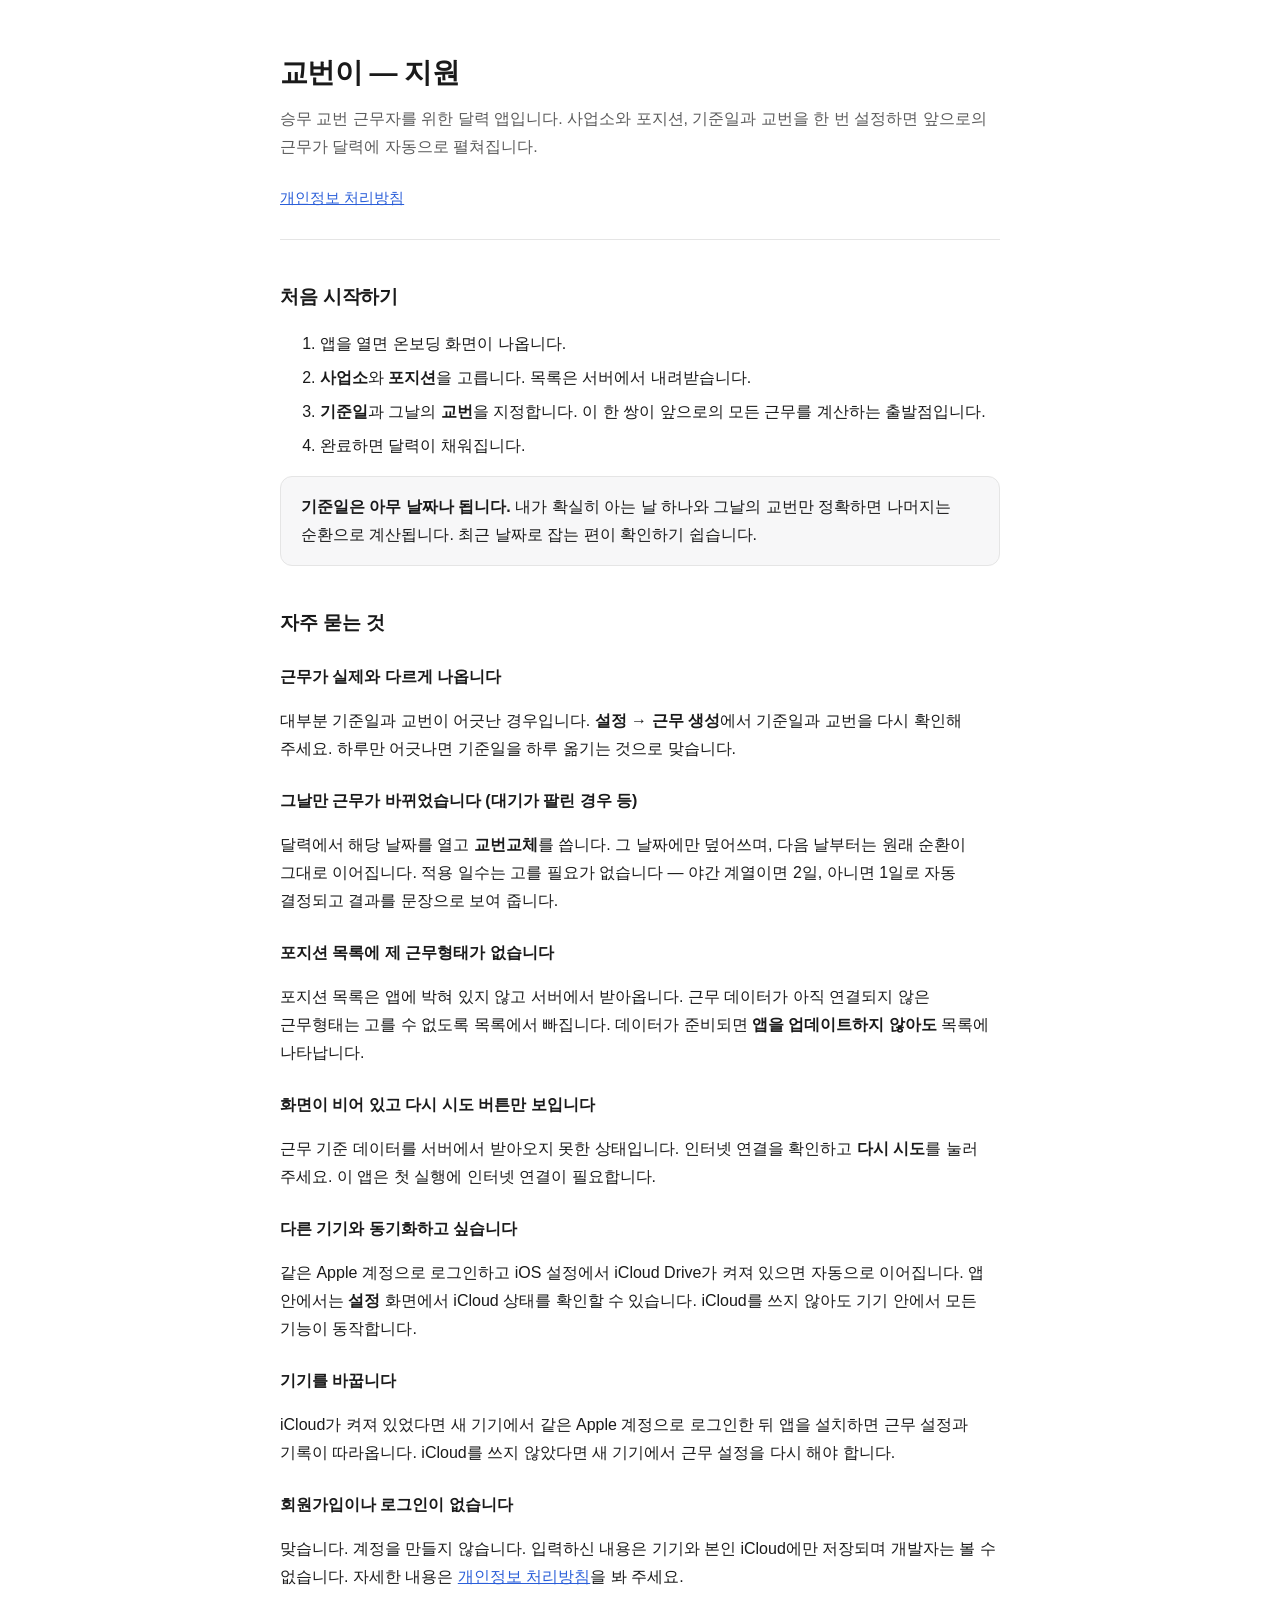
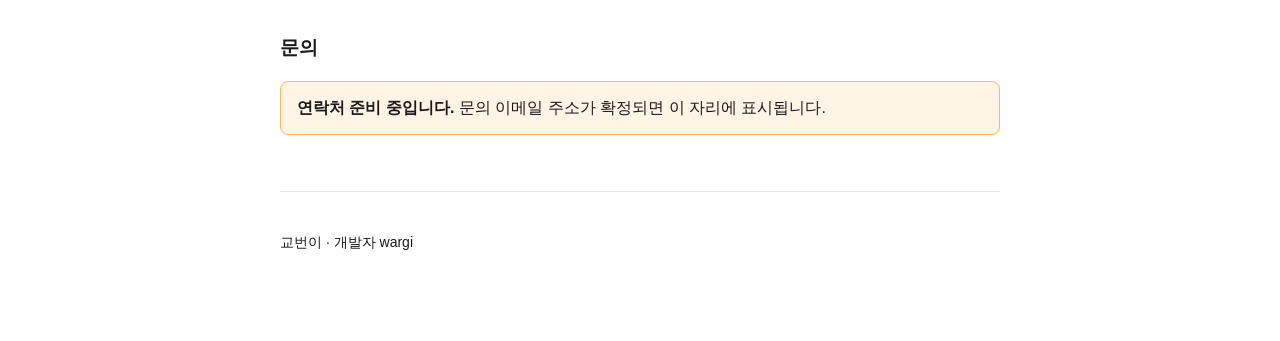
==== index.html @ 8de7ca36 "지원 페이지와 개인정보 처리방침을 올린다 교번이(iOS) App Store 제출에 필요한 두 URL을 위한 정적 페이지다. App Store Connect는 지원 URL과 개인정보" ====
<!DOCTYPE html>
<html lang="ko">
<head>
<meta charset="utf-8">
<meta name="viewport" content="width=device-width, initial-scale=1">
<title>교번이 — 지원</title>
<meta name="description" content="승무 교번 근무자를 위한 달력 앱 '교번이'의 지원 페이지입니다.">
<link rel="stylesheet" href="style.css">
</head>
<body>
<main>
  <header>
    <h1>교번이 — 지원</h1>
    <p class="lead">승무 교번 근무자를 위한 달력 앱입니다. 사업소와 포지션, 기준일과 교번을 한 번 설정하면 앞으로의 근무가 달력에 자동으로 펼쳐집니다.</p>
    <nav>
      <a href="privacy.html">개인정보 처리방침</a>
    </nav>
  </header>

  <h2>처음 시작하기</h2>
  <ol>
    <li>앱을 열면 온보딩 화면이 나옵니다.</li>
    <li><strong>사업소</strong>와 <strong>포지션</strong>을 고릅니다. 목록은 서버에서 내려받습니다.</li>
    <li><strong>기준일</strong>과 그날의 <strong>교번</strong>을 지정합니다. 이 한 쌍이 앞으로의 모든 근무를 계산하는 출발점입니다.</li>
    <li>완료하면 달력이 채워집니다.</li>
  </ol>
  <div class="card">
    <p><strong>기준일은 아무 날짜나 됩니다.</strong> 내가 확실히 아는 날 하나와 그날의 교번만 정확하면 나머지는 순환으로 계산됩니다. 최근 날짜로 잡는 편이 확인하기 쉽습니다.</p>
  </div>

  <h2>자주 묻는 것</h2>

  <h3>근무가 실제와 다르게 나옵니다</h3>
  <p>대부분 기준일과 교번이 어긋난 경우입니다. <strong>설정 → 근무 생성</strong>에서 기준일과 교번을 다시 확인해 주세요. 하루만 어긋나면 기준일을 하루 옮기는 것으로 맞습니다.</p>

  <h3>그날만 근무가 바뀌었습니다 (대기가 팔린 경우 등)</h3>
  <p>달력에서 해당 날짜를 열고 <strong>교번교체</strong>를 씁니다. 그 날짜에만 덮어쓰며, 다음 날부터는 원래 순환이 그대로 이어집니다. 적용 일수는 고를 필요가 없습니다 — 야간 계열이면 2일, 아니면 1일로 자동 결정되고 결과를 문장으로 보여 줍니다.</p>

  <h3>포지션 목록에 제 근무형태가 없습니다</h3>
  <p>포지션 목록은 앱에 박혀 있지 않고 서버에서 받아옵니다. 근무 데이터가 아직 연결되지 않은 근무형태는 고를 수 없도록 목록에서 빠집니다. 데이터가 준비되면 <strong>앱을 업데이트하지 않아도</strong> 목록에 나타납니다.</p>

  <h3>화면이 비어 있고 다시 시도 버튼만 보입니다</h3>
  <p>근무 기준 데이터를 서버에서 받아오지 못한 상태입니다. 인터넷 연결을 확인하고 <strong>다시 시도</strong>를 눌러 주세요. 이 앱은 첫 실행에 인터넷 연결이 필요합니다.</p>

  <h3>다른 기기와 동기화하고 싶습니다</h3>
  <p>같은 Apple 계정으로 로그인하고 iOS 설정에서 iCloud Drive가 켜져 있으면 자동으로 이어집니다. 앱 안에서는 <strong>설정</strong> 화면에서 iCloud 상태를 확인할 수 있습니다. iCloud를 쓰지 않아도 기기 안에서 모든 기능이 동작합니다.</p>

  <h3>기기를 바꿉니다</h3>
  <p>iCloud가 켜져 있었다면 새 기기에서 같은 Apple 계정으로 로그인한 뒤 앱을 설치하면 근무 설정과 기록이 따라옵니다. iCloud를 쓰지 않았다면 새 기기에서 근무 설정을 다시 해야 합니다.</p>

  <h3>회원가입이나 로그인이 없습니다</h3>
  <p>맞습니다. 계정을 만들지 않습니다. 입력하신 내용은 기기와 본인 iCloud에만 저장되며 개발자는 볼 수 없습니다. 자세한 내용은 <a href="privacy.html">개인정보 처리방침</a>을 봐 주세요.</p>

  <h2>문의</h2>
  <div class="card todo">
    <p><strong>연락처 준비 중입니다.</strong> 문의 이메일 주소가 확정되면 이 자리에 표시됩니다.</p>
  </div>

  <footer>
    <p>교번이 · 개발자 wargi</p>
  </footer>
</main>
</body>
</html>
---- style.css ----
:root {
  --bg: #ffffff;
  --fg: #1a1a1a;
  --sub: #5c5c5c;
  --line: #e5e5e5;
  --card: #f7f7f8;
  --accent: #2b5fd9;
}
@media (prefers-color-scheme: dark) {
  :root {
    --bg: #131316;
    --fg: #ececf0;
    --sub: #a0a0a8;
    --line: #2c2c32;
    --card: #1c1c21;
    --accent: #7aa2f7;
  }
}
* { box-sizing: border-box; }
body {
  margin: 0;
  padding: 0 20px 72px;
  background: var(--bg);
  color: var(--fg);
  font-family: -apple-system, BlinkMacSystemFont, "Apple SD Gothic Neo", "Pretendard", "Noto Sans KR", sans-serif;
  line-height: 1.75;
  font-size: 16px;
  word-break: keep-all;
}
main { max-width: 720px; margin: 0 auto; }
header { padding: 48px 0 28px; border-bottom: 1px solid var(--line); margin-bottom: 32px; }
h1 { font-size: 1.75rem; margin: 0 0 8px; letter-spacing: -0.02em; }
h2 { font-size: 1.2rem; margin: 40px 0 12px; letter-spacing: -0.01em; }
h3 { font-size: 1rem; margin: 24px 0 8px; }
p, li { color: var(--fg); }
.lead { color: var(--sub); margin: 0; }
.meta { color: var(--sub); font-size: 0.875rem; margin-top: 12px; }
a { color: var(--accent); }
nav { margin: 24px 0 0; display: flex; gap: 16px; flex-wrap: wrap; font-size: 0.9375rem; }
.card { background: var(--card); border: 1px solid var(--line); border-radius: 12px; padding: 16px 20px; margin: 16px 0; }
.card p:last-child { margin-bottom: 0; }
.card p:first-child { margin-top: 0; }
table { width: 100%; border-collapse: collapse; margin: 16px 0; font-size: 0.9375rem; display: block; overflow-x: auto; }
th, td { text-align: left; padding: 10px 12px; border-bottom: 1px solid var(--line); vertical-align: top; }
th { color: var(--sub); font-weight: 600; white-space: nowrap; }
ul { padding-left: 20px; }
li { margin: 6px 0; }
footer { margin-top: 56px; padding-top: 24px; border-top: 1px solid var(--line); color: var(--sub); font-size: 0.875rem; }
.todo { background: #fff4e5; border: 1px solid #ffb84d; color: #6b4300; border-radius: 8px; padding: 12px 16px; }
@media (prefers-color-scheme: dark) {
  .todo { background: #3a2c12; border-color: #7a5a1f; color: #f0d9a8; }
}
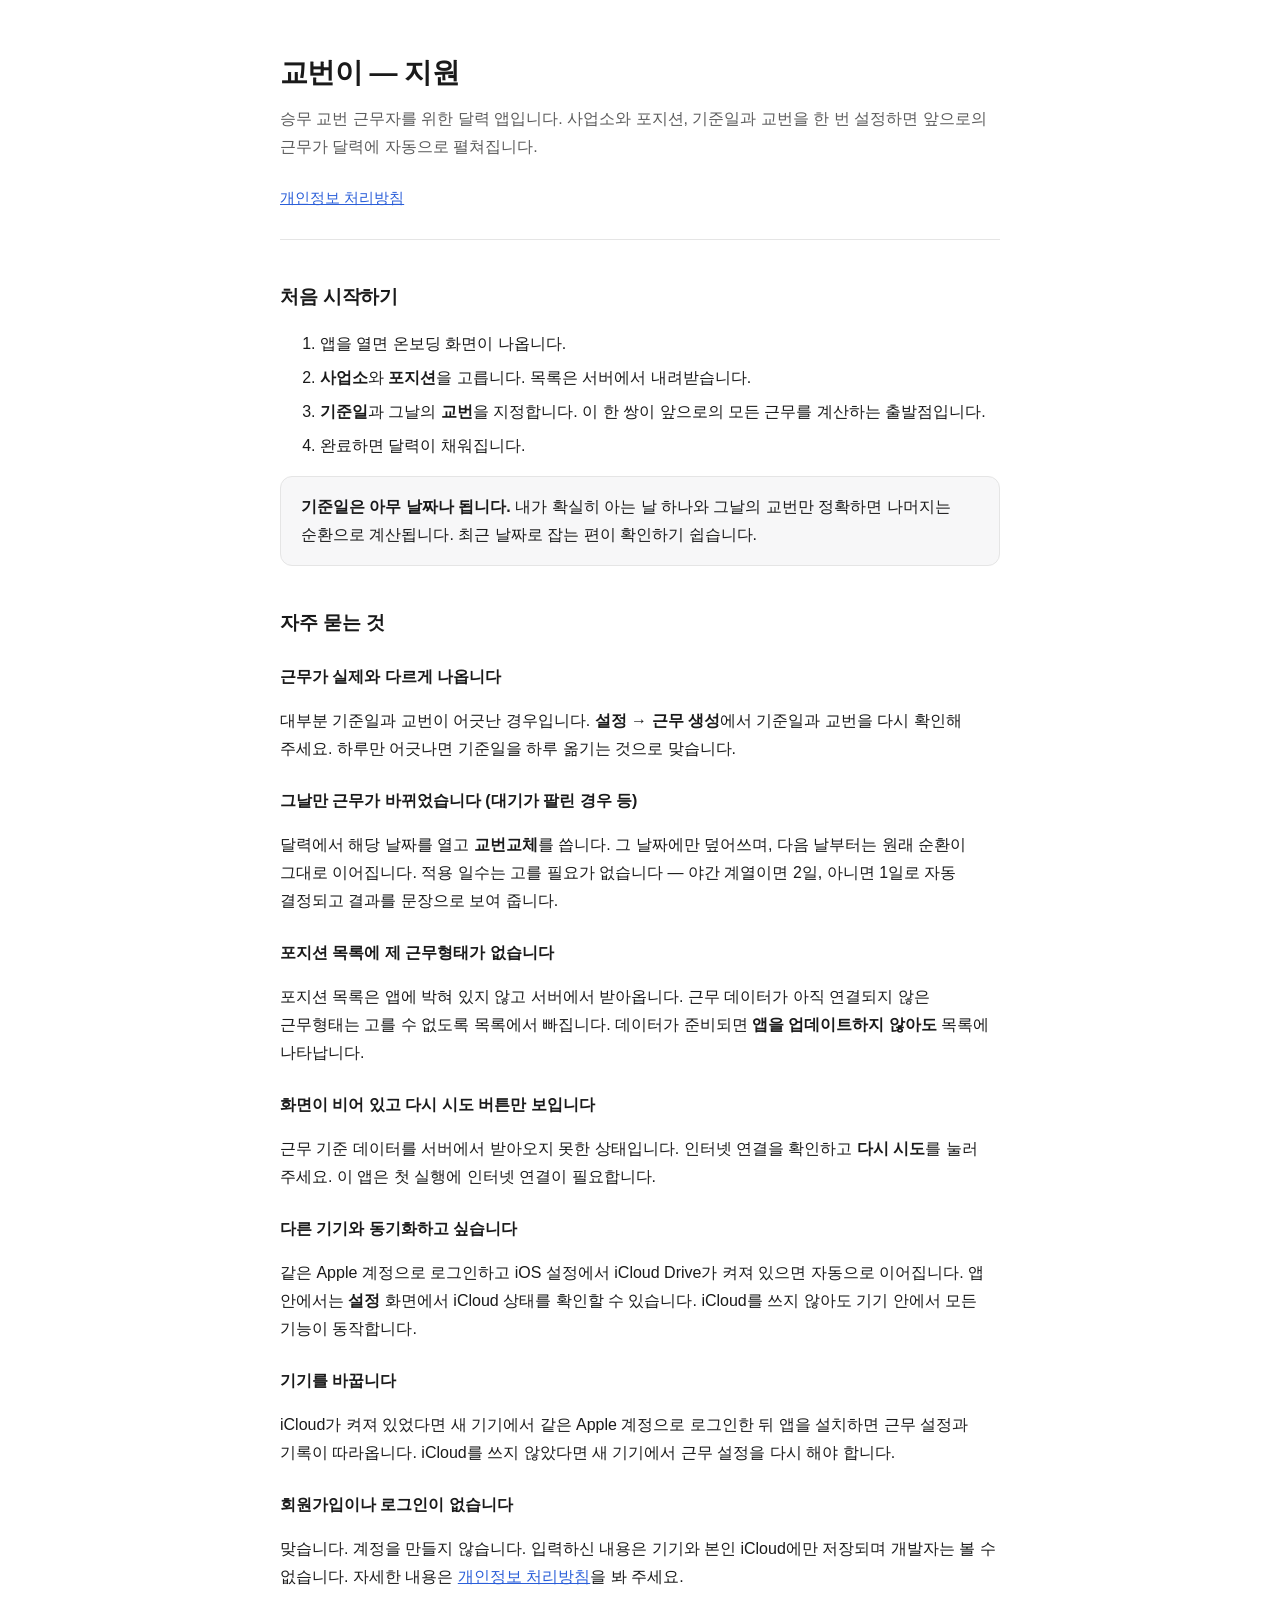
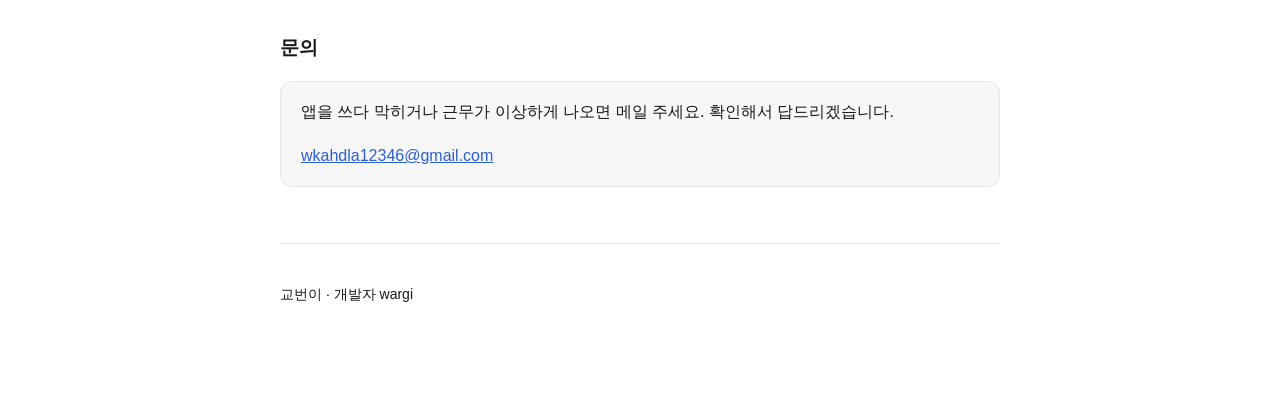
==== commit 0cd3a2ed: "문의 연락처를 채운다 두 페이지의 '연락처 준비 중' 자리에 문의 메일 주소를 넣는다. App Store 지원 URL은 이용자가 실제로 연락할 수단이 있어야 한다." ====
--- a/index.html
+++ b/index.html
@@ -52,8 +52,9 @@
   <p>맞습니다. 계정을 만들지 않습니다. 입력하신 내용은 기기와 본인 iCloud에만 저장되며 개발자는 볼 수 없습니다. 자세한 내용은 <a href="privacy.html">개인정보 처리방침</a>을 봐 주세요.</p>
 
   <h2>문의</h2>
-  <div class="card todo">
-    <p><strong>연락처 준비 중입니다.</strong> 문의 이메일 주소가 확정되면 이 자리에 표시됩니다.</p>
+  <div class="card">
+    <p>앱을 쓰다 막히거나 근무가 이상하게 나오면 메일 주세요. 확인해서 답드리겠습니다.</p>
+    <p><a href="mailto:wkahdla12346@gmail.com">wkahdla12346@gmail.com</a></p>
   </div>
 
   <footer>
